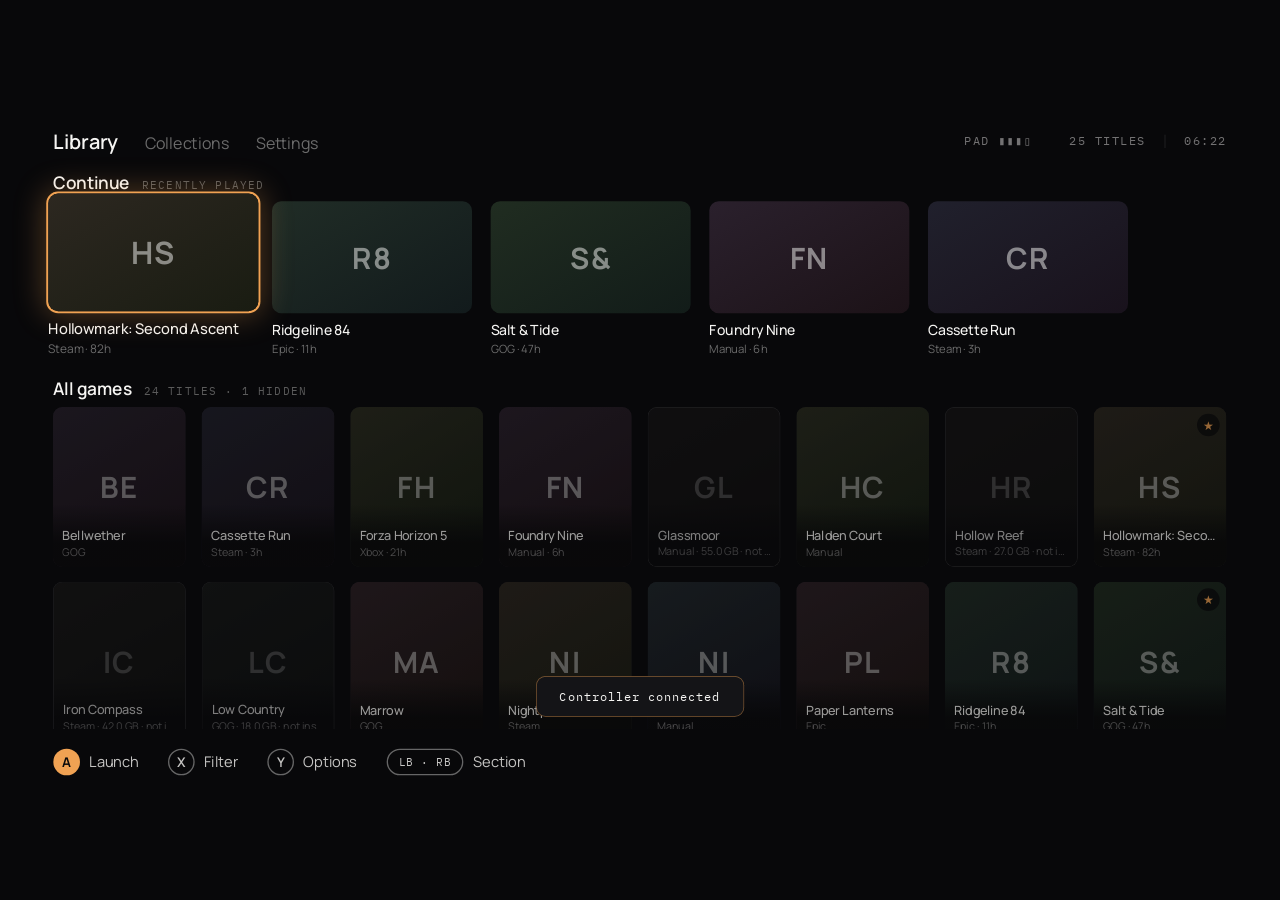
==== CouchLauncher/ui/index.html @ 05065f3f "Consistent legend order, block A on empty space, smooth right-stick scroll - Legends are always A, B" ====
<!DOCTYPE html>
<html>
<head>
<meta charset="utf-8">
<meta name="viewport" content="width=device-width, initial-scale=1">
<title>Couch Launcher</title>
<link rel="preconnect" href="https://fonts.googleapis.com">
<link rel="preconnect" href="https://fonts.gstatic.com" crossorigin>
<link href="https://fonts.googleapis.com/css2?family=Manrope:wght@300;400;500;600;700&family=IBM+Plex+Mono:wght@400;500&display=swap" rel="stylesheet">
<link rel="stylesheet" href="app.css">
</head>
<body>

<div id="backdrop">
  <div class="bd" id="bdA"></div>
  <div class="bd" id="bdB"></div>
</div>

<div id="stage">

  <!-- ============ LIBRARY ============ -->
  <div class="screen" id="screen-library">
    <header class="topbar">
      <div class="topbar-left" data-tabbar="library"></div>
      <div class="topbar-right mono">
        <span id="padBattery" class="pad-status"></span>
        <span id="scanStatus"></span>
        <span id="titleCount">0 TITLES</span>
        <span class="vsep"></span>
        <span class="clock">--:--</span>
      </div>
    </header>

    <div class="lib-body">
      <section class="lib-section" id="continueSection">
        <div class="section-head">
          <div class="section-title">Continue</div>
          <div class="section-label mono">RECENTLY PLAYED</div>
        </div>
        <div class="continue-row" id="continueRow"></div>
      </section>

      <section class="lib-section lib-grid-section">
        <div class="section-head">
          <div class="section-title">All games</div>
          <div class="section-label mono" id="gridLabel">0 TITLES</div>
        </div>
        <div class="grid-scroll" id="gridScroll"></div>
      </section>
    </div>

    <footer class="legend">
      <div class="legend-item"><div class="btn-badge btn-a">A</div><span>Launch</span></div>
      <div class="legend-item"><div class="btn-badge">X</div><span>Filter</span></div>
      <div class="legend-item"><div class="btn-badge">Y</div><span>Options</span></div>
      <div class="legend-item"><div class="btn-pill mono">LB · RB</div><span>Section</span></div>
    </footer>
  </div>

  <!-- ============ COLLECTIONS ============ -->
  <div class="screen" id="screen-collections">
    <header class="topbar">
      <div class="topbar-left" data-tabbar="collections"></div>
      <div class="topbar-right mono">
        <span id="collCrumb"></span>
        <span class="vsep"></span>
        <span class="clock">--:--</span>
      </div>
    </header>

    <div class="coll-body">
      <div class="coll-list" id="collList"></div>
      <div class="coll-grid-wrap" id="collGridWrap">
        <div class="section-head">
          <div class="section-title" id="collGridTitle">Collection</div>
          <div class="section-label mono" id="collGridLabel"></div>
        </div>
        <div class="grid-scroll" id="collGridScroll"></div>
      </div>
    </div>

    <footer class="legend" id="legend-collections"></footer>
  </div>

  <!-- ============ DETAIL ============ -->
  <div class="screen" id="screen-detail">
    <div class="detail-art" id="detailArt"></div>
    <div class="detail-shade-x"></div>
    <div class="detail-shade-y"></div>

    <div class="detail-content">
      <div class="crumb mono"><span>LIBRARY</span><span>/</span><span class="crumb-here" id="detailCrumb">STEAM</span></div>

      <div class="detail-main">
        <div class="detail-titleblock">
          <h1><span id="detailFav" class="fav-star" style="display:none">★</span><span id="detailTitle">—</span></h1>
          <p id="detailDesc">—</p>
        </div>

        <div class="detail-stats">
          <div class="stat"><div class="stat-label mono">PLAYTIME</div><div class="stat-value" id="statPlaytime">—</div></div>
          <div class="stat"><div class="stat-label mono">LAST PLAYED</div><div class="stat-value" id="statLastPlayed">—</div></div>
          <div class="stat"><div class="stat-label mono">SESSIONS</div><div class="stat-value" id="statSessions">—</div></div>
          <div class="stat"><div class="stat-label mono">INSTALLED</div><div class="stat-value" id="statSize">—</div></div>
        </div>

        <div class="detail-actions" id="detailActions">
          <div class="pill-btn pill-primary" data-act="play">
            <div class="pill-a-badge">A</div>
            <span id="playLabel">Play</span>
          </div>
          <div class="pill-btn pill-secondary" data-act="collect">Add to Collection</div>
          <div class="pill-btn pill-secondary" data-act="manage">Manage</div>
        </div>
      </div>

      <footer class="legend">
        <div class="legend-item"><div class="btn-badge btn-a">A</div><span>Select</span></div>
        <div class="legend-item"><div class="btn-badge">B</div><span>Back</span></div>
        <div class="legend-item"><div class="btn-badge">X</div><span id="favLegend">Favorite</span></div>
      </footer>
    </div>
  </div>

  <!-- ============ SETTINGS ============ -->
  <div class="screen" id="screen-settings">
    <header class="topbar">
      <div class="topbar-left" data-tabbar="settings"></div>
      <div class="topbar-right mono">
        <span class="clock">--:--</span>
      </div>
    </header>

    <div class="settings-scroll" id="settingsScroll"></div>

    <footer class="legend">
      <div class="legend-item"><div class="btn-badge btn-a">A</div><span>Select</span></div>
      <div class="legend-item"><div class="btn-badge">B</div><span>Back</span></div>
      <div class="legend-item"><div class="dpad-badge mono">◂ ▸</div><span>Adjust</span></div>
      <div class="legend-item"><div class="btn-pill mono">LB · RB</div><span>Section</span></div>
    </footer>
  </div>

  <!-- ============ FILTER & SORT ============ -->
  <div class="overlay" id="overlay-filter">
    <div class="quick-card filter-card">
      <div class="quick-title mono" id="filterTitle">FILTER &amp; SORT</div>
      <div class="ov-scroll" id="filterList"></div>
      <div class="ov-foot" id="filterFoot"></div>
    </div>
  </div>

  <!-- ============ GAME CONTEXT MENU ============ -->
  <div class="overlay" id="overlay-gamemenu">
    <div class="quick-card menu-card">
      <div class="quick-title mono" id="gameMenuTitle">GAME</div>
      <div class="ov-scroll" id="gameMenuList"></div>
      <div class="ov-foot" id="gameMenuFoot"></div>
    </div>
  </div>

  <!-- ============ ADD TO COLLECTION ============ -->
  <div class="overlay" id="overlay-collect">
    <div class="quick-card menu-card">
      <div class="quick-title mono">ADD TO COLLECTION</div>
      <div class="ov-scroll" id="collectList"></div>
      <div class="ov-foot" id="collectFoot"></div>
    </div>
  </div>

  <!-- ============ MANAGE ============ -->
  <div class="overlay" id="overlay-manage">
    <div class="quick-card menu-card">
      <div class="quick-title mono">MANAGE</div>
      <div class="ov-scroll" id="manageList"></div>
      <div class="ov-foot" id="manageFoot"></div>
    </div>
  </div>

  <!-- ============ CONFIRM ============ -->
  <div class="overlay" id="overlay-confirm">
    <div class="quick-card menu-card">
      <div class="quick-title mono" id="confirmTitle">ARE YOU SURE?</div>
      <div class="ov-scroll" id="confirmList"></div>
      <div class="ov-foot" id="confirmFoot"></div>
    </div>
  </div>

  <!-- ============ TEXT INPUT ============ -->
  <div class="overlay" id="overlay-input">
    <div class="quick-card">
      <div class="quick-title mono" id="inputTitle">NAME</div>
      <input id="inputField" class="text-input" type="text" autocomplete="off" spellcheck="false">
      <div class="wol-foot mono input-hint">ENTER CONFIRM · ESC CANCEL</div>
    </div>
  </div>

  <!-- ============ LOCK SCREEN / WAKE GUIDE ============ -->
  <div class="overlay" id="overlay-wol">
    <div class="wol-card">
      <div class="quick-title mono">COUCH SETUP GUIDE</div>
      <div class="wol-body" id="wolBody"></div>
      <div class="wol-foot"><div class="btn-badge">B</div><span>Close</span></div>
    </div>
  </div>

  <div id="toast" class="mono"></div>
</div>

<script src="app.js"></script>
</body>
</html>
---- CouchLauncher/ui/app.css ----
/* Couch Launcher — visual language from the imported design (Couch Launcher.dc.html)
   Base #08080A · Surface #141417 · Card #101012 · Text #F6F5F3 · Accent #F0A253
   Manrope + IBM Plex Mono. Focus: 180ms cubic-bezier(0.2,0.9,0.2,1), scale 1.05,
   3px accent ring + 44px glow. Backdrop: focused art, blur 64px @ 22%, 240ms crossfade. */

* { box-sizing: border-box; user-select: none; -webkit-user-drag: none; }

html, body {
  margin: 0; padding: 0; width: 100%; height: 100%;
  background: #08080A; color: #F6F5F3; overflow: hidden;
  font-family: Manrope, "Segoe UI", system-ui, sans-serif;
  cursor: default;
}

.mono { font-family: "IBM Plex Mono", Consolas, monospace; }

@keyframes focusPulse {
  0%, 100% { box-shadow: 0 0 0 3px rgba(240,162,83,0.95), 0 0 44px 6px rgba(240,162,83,0.28); }
  50% { box-shadow: 0 0 0 3px rgba(240,162,83,0.75), 0 0 64px 12px rgba(240,162,83,0.40); }
}

/* ---- fixed 1920x1080 stage, scaled to the window ---- */
#stage {
  position: absolute; left: 50%; top: 50%;
  width: 1920px; height: 1080px;
  transform-origin: center center;
}

/* ---- backdrop (focused title art, blurred) ---- */
#backdrop { position: fixed; inset: 0; overflow: hidden; background: #08080A; }
.bd {
  position: absolute; inset: -80px;
  background-size: cover; background-position: center;
  filter: blur(64px); opacity: 0;
  transition: opacity 240ms linear;
}
.bd.visible { opacity: 0.22; }
.bd.detail-mode { filter: none; inset: 0; }
.bd.detail-mode.visible { opacity: 1; }

/* ---- screens ---- */
.screen { position: absolute; inset: 0; display: none; flex-direction: column; }
.screen.active { display: flex; }

/* ---- top bar ---- */
.topbar {
  display: flex; align-items: center; justify-content: space-between;
  padding: 56px 80px 0; flex: 0 0 auto;
}
.topbar-left { display: flex; align-items: baseline; gap: 40px; }
.tab { font-size: 24px; color: rgba(246,245,243,0.42); transition: color 180ms linear, font-size 180ms linear; }
.tab.tab-active { font-size: 30px; font-weight: 600; letter-spacing: -0.01em; color: #F6F5F3; }
.tab.focused { color: #F0A253; }
.topbar-right {
  display: flex; align-items: center; gap: 28px;
  font-size: 18px; letter-spacing: 0.1em; color: rgba(246,245,243,0.45);
}
.vsep { width: 1px; height: 20px; background: rgba(255,255,255,0.15); }
.pad-status.on { color: #F0A253; }
#scanStatus { color: #F0A253; }

/* ---- library body ---- */
.lib-body {
  flex: 1; min-height: 0; display: flex; flex-direction: column;
  gap: 30px; padding: 24px 80px 0; overflow: hidden;
}
.lib-section { display: flex; flex-direction: column; gap: 16px; flex: 0 0 auto; }
.lib-grid-section { flex: 1 1 auto; min-height: 0; }
.section-head { display: flex; align-items: baseline; gap: 18px; height: 30px; }
.section-title { font-size: 26px; font-weight: 600; letter-spacing: -0.01em; }
.section-label { font-size: 16px; letter-spacing: 0.14em; color: rgba(246,245,243,0.35); }

/* Continue row — padding + negative margin give the focus pop room to grow without clipping */
.continue-row { display: flex; gap: 28px; overflow: visible; padding: 16px 12px 0; margin: -16px -12px 0; }
.cont-item {
  position: relative;
  display: flex; flex-direction: column; gap: 10px; flex: 0 0 auto;
  transform-origin: center bottom;
  transition: transform 180ms cubic-bezier(0.2,0.9,0.2,1);
}
.cont-item.focused { transform: scale(1.05); z-index: 3; }
.cont-art {
  position: relative; width: 300px; height: 168px; border-radius: 14px;
  overflow: hidden; background-color: #141417;
  background-size: cover; background-position: center;
  transition: opacity 200ms linear;
}
.zone-dim .cont-art { opacity: 0.55; }
.cont-meta {
  display: flex; flex-direction: column; gap: 3px; min-height: 50px;
  transition: opacity 180ms linear;
}
.zone-dim .cont-meta { opacity: 0.5; }
.cont-title { font-size: 21px; font-weight: 500; letter-spacing: -0.01em; white-space: nowrap; overflow: hidden; text-overflow: ellipsis; max-width: 300px; }
.cont-sub { font-size: 17px; color: rgba(246,245,243,0.42); }

/* focus ring + glow — box-shadow on the element so the glow is never clipped */
.cont-item.focused .cont-art {
  box-shadow: 0 0 0 3px #F0A253, 0 0 44px 6px rgba(240,162,83,0.30);
}

/* All-games grid */
.grid-scroll {
  flex: 1; min-height: 0; overflow-y: auto; overflow-x: hidden;
  display: flex; flex-direction: column; gap: 22px;
  padding: 18px 12px 28px; margin: -18px -12px 0;
  scrollbar-width: none;
}
.grid-scroll::-webkit-scrollbar { display: none; }
.grid-row { display: flex; gap: 24px; flex: 0 0 auto; }
.grid-item {
  position: relative; width: 199px; height: 240px; border-radius: 14px;
  overflow: hidden; flex: 0 0 auto; background-color: #141417;
  transform-origin: center bottom;
  transition: transform 180ms cubic-bezier(0.2,0.9,0.2,1), opacity 200ms linear;
}
.grid-item.focused {
  transform: scale(1.05); z-index: 3;
  box-shadow: 0 0 0 3px #F0A253, 0 0 44px 6px rgba(240,162,83,0.30);
}
.zone-dim .grid-item { opacity: 0.62; }
.zone-dim .grid-item.uninstalled { opacity: 0.5; }
.grid-art { position: absolute; inset: 0; background-size: cover; background-position: center; }
.grid-item.uninstalled .grid-art { filter: grayscale(0.7) brightness(0.62); }
.grid-item.uninstalled { border: 1px solid rgba(246,245,243,0.16); }
.grid-label {
  position: absolute; left: 0; right: 0; bottom: 0;
  padding: 34px 14px 12px;
  background: linear-gradient(180deg, rgba(8,8,10,0) 0%, rgba(8,8,10,0.9) 62%);
}
.grid-title { font-size: 19px; font-weight: 500; letter-spacing: -0.01em; white-space: nowrap; overflow: hidden; text-overflow: ellipsis; }
.grid-meta { font-size: 16px; color: rgba(246,245,243,0.45); white-space: nowrap; overflow: hidden; text-overflow: ellipsis; }

/* cover placeholder (no art available) */
.ph { display: flex; align-items: center; justify-content: center; }
.ph span {
  font-size: 44px; font-weight: 700; letter-spacing: 0.04em;
  color: rgba(246,245,243,0.5);
}
.cont-art .ph span { font-size: 36px; }

/* ---- legend ---- */
.legend {
  display: flex; align-items: center; gap: 44px;
  padding: 30px 80px 52px; flex: 0 0 auto;
}
.legend-item { display: flex; align-items: center; gap: 14px; }
.legend-item > span { font-size: 22px; color: rgba(246,245,243,0.8); }
.btn-badge {
  width: 40px; height: 40px; border-radius: 50%;
  border: 2px solid rgba(246,245,243,0.4);
  display: flex; align-items: center; justify-content: center;
  font-size: 20px; font-weight: 600; color: rgba(246,245,243,0.8);
}
.btn-badge.btn-a { background: #F0A253; border: none; color: #0B0B0C; font-weight: 700; }
.btn-pill, .dpad-badge {
  height: 40px; padding: 0 16px; border-radius: 20px;
  border: 2px solid rgba(246,245,243,0.4);
  display: flex; align-items: center;
  font-size: 16px; letter-spacing: 0.08em; color: rgba(246,245,243,0.8);
}

/* ---- detail screen ---- */
#screen-detail { background: #08080A; }
.detail-art {
  position: absolute; inset: 0;
  background-size: cover; background-position: center; background-color: #141417;
}
.detail-shade-x { position: absolute; inset: 0; background: linear-gradient(90deg, #08080A 26%, rgba(8,8,10,0.72) 58%, rgba(8,8,10,0.25) 100%); }
.detail-shade-y { position: absolute; inset: 0; background: linear-gradient(0deg, rgba(8,8,10,0.85) 0%, rgba(8,8,10,0) 40%); }
.detail-content {
  position: absolute; inset: 0; display: flex; flex-direction: column;
  justify-content: space-between; padding: 72px 80px 52px;
}
.detail-content .legend { padding: 30px 0 0; }
.crumb { display: flex; align-items: center; gap: 16px; font-size: 18px; letter-spacing: 0.14em; color: rgba(246,245,243,0.45); }
.crumb-here { color: rgba(246,245,243,0.8); }
.detail-main { display: flex; flex-direction: column; gap: 44px; align-items: flex-start; }
.detail-titleblock { display: flex; flex-direction: column; gap: 22px; max-width: 920px; }
.detail-titleblock h1 {
  margin: 0; font-size: 88px; font-weight: 600;
  letter-spacing: -0.035em; line-height: 1.02;
}
.detail-titleblock p {
  margin: 0; font-size: 26px; line-height: 1.6;
  color: rgba(246,245,243,0.62); text-wrap: pretty; max-width: 760px;
}
.detail-stats { display: flex; gap: 64px; }
.stat { display: flex; flex-direction: column; gap: 8px; }
.stat-label { font-size: 16px; letter-spacing: 0.14em; color: rgba(246,245,243,0.4); }
.stat-value { font-size: 34px; font-weight: 500; }

.detail-actions { display: flex; align-items: center; gap: 24px; }
.pill-btn {
  display: flex; align-items: center; height: 92px; border-radius: 46px;
  flex: 0 0 auto; white-space: nowrap;
  transition: box-shadow 180ms linear, border-color 180ms linear;
}
.pill-primary {
  gap: 18px; padding: 0 52px; background: #F0A253; color: #0B0B0C;
}
.pill-primary span { font-size: 32px; font-weight: 600; letter-spacing: -0.01em; }
.pill-primary.focused { animation: focusPulse 2.4s ease-in-out infinite; }
.pill-a-badge {
  width: 38px; height: 38px; border-radius: 50%;
  background: rgba(11,11,12,0.85); color: #F0A253;
  display: flex; align-items: center; justify-content: center;
  font-size: 19px; font-weight: 700; flex: 0 0 auto;
}
.pill-secondary {
  padding: 0 40px; border: 2px solid rgba(246,245,243,0.22);
  font-size: 28px; font-weight: 500; color: rgba(246,245,243,0.85);
}
.pill-secondary.focused {
  border-color: #F0A253;
  box-shadow: 0 0 0 1px #F0A253, 0 0 44px 6px rgba(240,162,83,0.30);
}

/* ---- settings ---- */
.settings-scroll {
  flex: 1; min-height: 0; overflow-y: auto;
  display: flex; flex-direction: column; gap: 18px;
  padding: 30px 80px 30px; scrollbar-width: none;
}
.settings-scroll::-webkit-scrollbar { display: none; }
.set-section {
  font-family: "IBM Plex Mono", monospace; font-size: 16px;
  letter-spacing: 0.16em; color: rgba(246,245,243,0.42);
  padding: 26px 0 2px;
}
.set-row {
  position: relative;
  display: flex; align-items: center; justify-content: space-between;
  min-height: 84px; padding: 0 36px; border-radius: 14px;
  background: #101012; border: 1px solid rgba(255,255,255,0.07);
  flex: 0 0 auto;
  transition: transform 180ms cubic-bezier(0.2,0.9,0.2,1);
}
.set-row.focused {
  transform: scale(1.012); background: #141417;
  box-shadow: 0 0 0 3px #F0A253, 0 0 44px 6px rgba(240,162,83,0.30);
}
.set-name { font-size: 24px; font-weight: 500; }
.set-hint { font-size: 17px; color: rgba(246,245,243,0.42); margin-top: 3px; }
.set-left { display: flex; flex-direction: column; padding: 16px 0; }
.set-value { display: flex; align-items: center; gap: 22px; font-size: 24px; color: rgba(246,245,243,0.85); }
.set-value .arrow { color: rgba(246,245,243,0.35); font-size: 20px; }
.set-row.focused .set-value .arrow { color: #F0A253; }
.set-toggle-on { color: #F0A253; font-weight: 600; }
.set-toggle-off { color: rgba(246,245,243,0.45); }
.slider { display: flex; align-items: center; gap: 20px; }
.slider-track { position: relative; width: 340px; height: 6px; border-radius: 3px; background: rgba(255,255,255,0.14); }
.slider-fill { position: absolute; left: 0; top: 0; bottom: 0; border-radius: 3px; background: #F0A253; }
.slider-val { font-family: "IBM Plex Mono", monospace; font-size: 18px; width: 84px; text-align: right; color: rgba(246,245,243,0.75); }
.set-action-label { font-size: 24px; font-weight: 500; color: #F0A253; }

/* ---- overlays ---- */
/* z-index sits above focused tiles (which lift to 3 so their glow isn't clipped) */
.overlay {
  position: absolute; inset: 0; display: none;
  align-items: center; justify-content: center;
  background: rgba(8,8,10,0.82);
  z-index: 100;
}
.overlay.active { display: flex; }
.quick-card {
  width: 560px; background: #101012;
  border: 1px solid rgba(255,255,255,0.09); border-radius: 20px;
  padding: 40px; display: flex; flex-direction: column; gap: 26px;
}
.quick-title { font-size: 15px; letter-spacing: 0.16em; color: rgba(246,245,243,0.42); }
.quick-item {
  position: relative; display: flex; align-items: center; justify-content: space-between;
  height: 76px; padding: 0 26px; border-radius: 14px;
  font-size: 25px; font-weight: 500; color: rgba(246,245,243,0.85);
  transition: transform 180ms cubic-bezier(0.2,0.9,0.2,1);
}
.quick-item.focused { background: #141417; transform: scale(1.02); }
.quick-item .quick-sub { font-size: 17px; color: rgba(246,245,243,0.4); font-weight: 400; }
.quick-item.danger { color: #E97A6C; }
#quickList, #manageList { display: flex; flex-direction: column; gap: 10px; }

.wol-card {
  width: 1080px; max-height: 880px; background: #101012;
  border: 1px solid rgba(255,255,255,0.09); border-radius: 20px;
  padding: 48px; display: flex; flex-direction: column; gap: 28px;
}
.wol-body { overflow-y: auto; display: flex; flex-direction: column; gap: 26px; scrollbar-width: none; }
.wol-body::-webkit-scrollbar { display: none; }
.wol-step { display: flex; gap: 24px; }
.wol-num {
  font-family: "IBM Plex Mono", monospace; font-size: 17px; color: #F0A253;
  flex: 0 0 44px; padding-top: 4px;
}
.wol-step-body { display: flex; flex-direction: column; gap: 8px; }
.wol-step-title { font-size: 24px; font-weight: 600; }
.wol-step-text { font-size: 20px; line-height: 1.55; color: rgba(246,245,243,0.62); }
.wol-step-text b { color: rgba(246,245,243,0.9); font-weight: 600; }
.wol-foot { display: flex; align-items: center; gap: 14px; font-size: 20px; color: rgba(246,245,243,0.7); }

/* ---- toast ---- */
#toast {
  position: absolute; left: 50%; bottom: 140px; transform: translateX(-50%) translateY(20px);
  z-index: 200;
  padding: 18px 34px; border-radius: 14px;
  background: #141417; border: 1px solid rgba(240,162,83,0.5);
  font-size: 18px; letter-spacing: 0.06em; color: #F6F5F3;
  opacity: 0; pointer-events: none;
  transition: opacity 240ms linear, transform 240ms cubic-bezier(0.2,0.9,0.2,1);
}
#toast.show { opacity: 1; transform: translateX(-50%) translateY(0); }

/* ---- collections ---- */
.coll-body {
  flex: 1; min-height: 0; display: flex; flex-direction: column;
  padding: 30px 80px 0; overflow: hidden;
}
.coll-list {
  flex: 1; min-height: 0; overflow-y: auto;
  display: flex; flex-direction: column; gap: 18px;
  padding: 12px 12px 30px; margin: -12px -12px 0;
  scrollbar-width: none;
}
.coll-list::-webkit-scrollbar { display: none; }
.coll-card {
  position: relative;
  display: flex; align-items: center; justify-content: space-between;
  min-height: 132px; padding: 0 40px; border-radius: 20px;
  background: #101012; border: 1px solid rgba(255,255,255,0.07);
  flex: 0 0 auto;
  transition: transform 180ms cubic-bezier(0.2,0.9,0.2,1), background 180ms linear;
}
.coll-card.focused {
  transform: scale(1.012); background: #141417; z-index: 2;
  box-shadow: 0 0 0 3px #F0A253, 0 0 44px 6px rgba(240,162,83,0.30);
}
.coll-info { display: flex; flex-direction: column; gap: 6px; }
.coll-name { font-size: 28px; font-weight: 600; letter-spacing: -0.01em; }
.coll-name .fav-star { margin-right: 12px; }
.coll-meta { font-size: 17px; color: rgba(246,245,243,0.42); font-family: "IBM Plex Mono", monospace; letter-spacing: 0.1em; }
.coll-thumbs { display: flex; gap: 10px; }
.coll-thumb {
  width: 58px; height: 74px; border-radius: 8px; overflow: hidden;
  background-color: #1A1A1E; background-size: cover; background-position: center;
  display: flex; align-items: center; justify-content: center;
}
.coll-thumb span { font-size: 16px; font-weight: 700; color: rgba(246,245,243,0.4); }
.coll-grid-wrap { flex: 1; min-height: 0; display: none; flex-direction: column; gap: 16px; }
.coll-grid-wrap.active { display: flex; }
.coll-list.hidden { display: none; }

/* ---- favorite star ---- */
.fav-star { color: #F0A253; }
.tile-fav {
  position: absolute; top: 10px; right: 10px;
  width: 34px; height: 34px; border-radius: 50%;
  background: rgba(8,8,10,0.72);
  display: flex; align-items: center; justify-content: center;
  font-size: 18px; color: #F0A253;
}
.detail-titleblock h1 .fav-star { font-size: 60px; vertical-align: middle; margin-right: 18px; }

/* ---- filter & sort overlay ---- */
.filter-card { width: 760px; }
.ov-row {
  position: relative; display: flex; align-items: center; justify-content: space-between;
  min-height: 74px; padding: 0 26px; border-radius: 14px;
  font-size: 24px; font-weight: 500; color: rgba(246,245,243,0.85);
  transition: transform 180ms cubic-bezier(0.2,0.9,0.2,1), background 180ms linear;
}
.ov-row.focused {
  background: #141417; transform: scale(1.015); z-index: 2;
  box-shadow: 0 0 0 3px #F0A253, 0 0 44px 6px rgba(240,162,83,0.30);
}
.ov-row .ov-value { display: flex; align-items: center; gap: 18px; font-size: 22px; color: rgba(246,245,243,0.8); }
.ov-row .arrow { color: rgba(246,245,243,0.35); font-size: 19px; }
.ov-row.focused .arrow { color: #F0A253; }
.ov-row .ov-action { color: #F0A253; font-weight: 600; }
#filterList, #collectList, #confirmList { display: flex; flex-direction: column; gap: 10px; }
.ov-check { color: #F0A253; font-size: 24px; width: 32px; text-align: center; }
.ov-check.off { color: rgba(246,245,243,0.25); }

/* ---- text input overlay ---- */
.text-input {
  height: 84px; border-radius: 14px; padding: 0 28px;
  background: #08080A; border: 2px solid rgba(246,245,243,0.22);
  color: #F6F5F3; font-size: 28px; font-family: Manrope, system-ui, sans-serif;
  outline: none;
}
.text-input:focus { border-color: #F0A253; box-shadow: 0 0 0 1px #F0A253, 0 0 44px 6px rgba(240,162,83,0.2); }
.input-hint { font-size: 15px; letter-spacing: 0.1em; color: rgba(246,245,243,0.4); }

/* ---- pad mode: the pointer gets out of the way while the D-pad drives ---- */
body.pad-mode, body.pad-mode * { cursor: none !important; }

/* ---- dropdown menus (filter / sort / game context) ---- */
.ov-cat {
  font-family: "IBM Plex Mono", monospace; font-size: 14px;
  letter-spacing: 0.18em; color: rgba(246,245,243,0.38);
  padding: 22px 26px 6px;
}
.ov-cat:first-child { padding-top: 4px; }
.ov-scroll {
  display: flex; flex-direction: column; gap: 6px;
  max-height: 620px; overflow-y: auto;
  padding: 10px 10px; margin: -10px -10px;
  scrollbar-width: none;
}
.ov-scroll::-webkit-scrollbar { display: none; }
.ov-foot {
  display: flex; align-items: center; gap: 32px;
  margin-top: 10px; padding-top: 26px;
  border-top: 1px solid rgba(255,255,255,0.07);
}
.ov-foot .legend-item > span { font-size: 19px; }
.ov-foot .btn-badge { width: 34px; height: 34px; font-size: 17px; }
.ov-sub { font-size: 17px; color: rgba(246,245,243,0.4); font-weight: 400; }
.ov-row.danger { color: #E97A6C; }

/* Menu icons: muted by default, accent on focus — the ring stays the primary focus signal */
.ov-label { display: flex; align-items: center; gap: 18px; min-width: 0; }
.ov-label > span { overflow: hidden; text-overflow: ellipsis; }
.ov-icon {
  flex: 0 0 auto; width: 25px; height: 25px;
  color: rgba(246,245,243,0.45);
  transition: color 180ms linear;
}
.ov-row.focused .ov-icon { color: #F0A253; }
.ov-row.danger .ov-icon { color: #E97A6C; }
.ov-summary { font-size: 20px; color: rgba(246,245,243,0.5); }
.menu-card { width: 640px; }

/* ---- "add game" tile in the library grid ---- */
.grid-item.add-tile {
  background: transparent;
  border: 2px dashed rgba(246,245,243,0.22);
  display: flex; flex-direction: column; align-items: center; justify-content: center; gap: 14px;
}
.grid-item.add-tile .add-plus {
  font-size: 58px; font-weight: 300; line-height: 1;
  color: rgba(246,245,243,0.5);
}
.grid-item.add-tile .add-label {
  font-size: 19px; font-weight: 500; color: rgba(246,245,243,0.6);
}
.grid-item.add-tile.focused { border-color: #F0A253; }
.grid-item.add-tile.focused .add-plus,
.grid-item.add-tile.focused .add-label { color: #F0A253; }

/* ---- empty state ---- */
.empty-note {
  font-size: 24px; color: rgba(246,245,243,0.5); line-height: 1.6;
  padding: 30px 0;
}
.empty-note b { color: #F0A253; font-weight: 600; }
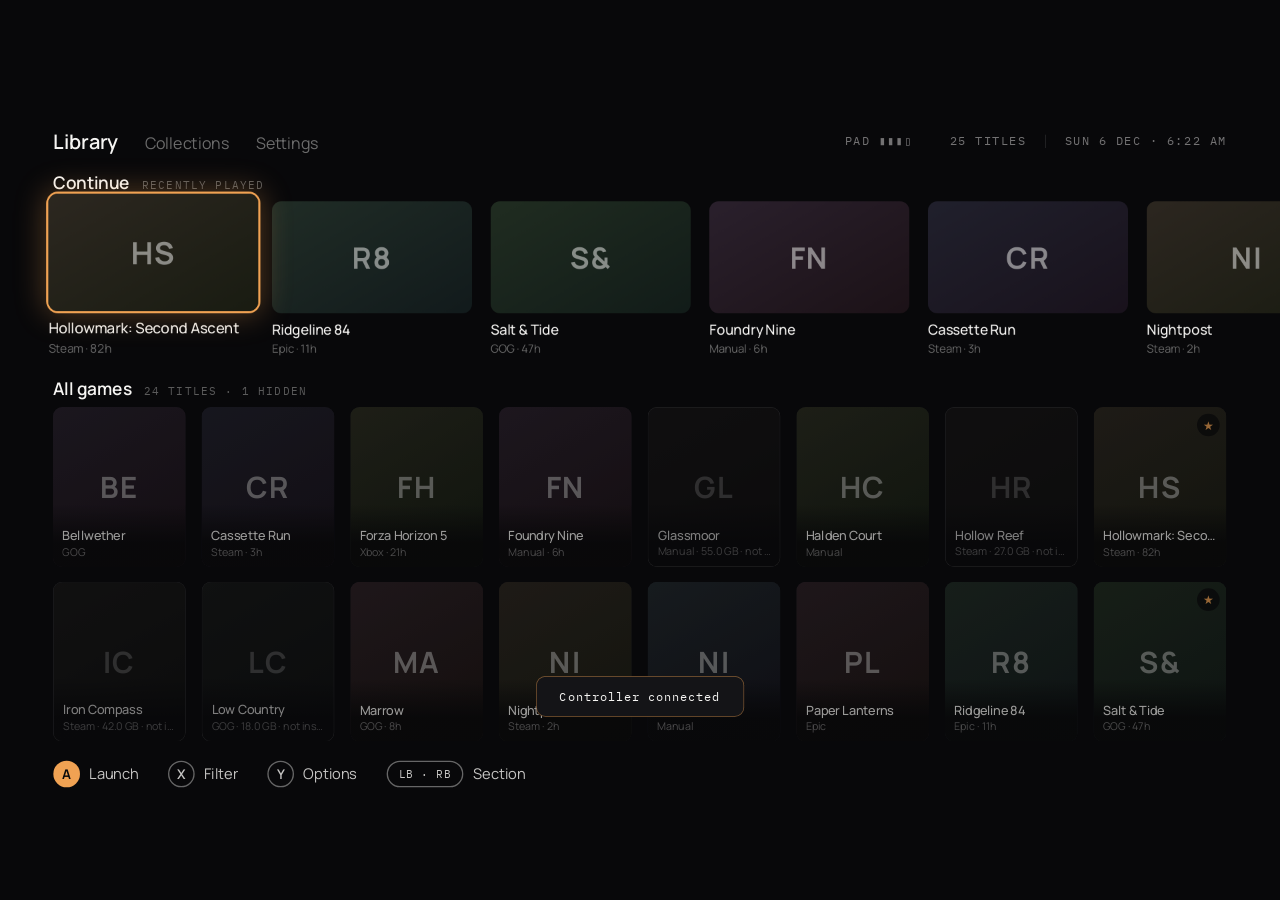
==== commit a76022b5: "Carousel horizontal scroll, configurable minimize combo, fuller clock - Right stick scrolls the Cont" ====
--- a/CouchLauncher/ui/index.html
+++ b/CouchLauncher/ui/index.html
@@ -27,7 +27,7 @@
         <span id="scanStatus"></span>
         <span id="titleCount">0 TITLES</span>
         <span class="vsep"></span>
-        <span class="clock">--:--</span>
+        <span class="clock">—</span>
       </div>
     </header>
 
@@ -64,7 +64,7 @@
       <div class="topbar-right mono">
         <span id="collCrumb"></span>
         <span class="vsep"></span>
-        <span class="clock">--:--</span>
+        <span class="clock">—</span>
       </div>
     </header>
 
@@ -127,7 +127,7 @@
     <header class="topbar">
       <div class="topbar-left" data-tabbar="settings"></div>
       <div class="topbar-right mono">
-        <span class="clock">--:--</span>
+        <span class="clock">—</span>
       </div>
     </header>
 
--- a/CouchLauncher/ui/app.css
+++ b/CouchLauncher/ui/app.css
@@ -70,8 +70,15 @@
 .section-title { font-size: 26px; font-weight: 600; letter-spacing: -0.01em; }
 .section-label { font-size: 16px; letter-spacing: 0.14em; color: rgba(246,245,243,0.35); }
 
-/* Continue row — padding + negative margin give the focus pop room to grow without clipping */
-.continue-row { display: flex; gap: 28px; overflow: visible; padding: 16px 12px 0; margin: -16px -12px 0; }
+/* Continue carousel — the track is translated rather than scrolled with overflow-x, because
+   any non-visible overflow on one axis forces the other to clip too, which would cut off the
+   focus scale and glow. Off-track tiles simply fall outside the stage. */
+.continue-row { overflow: visible; padding: 16px 12px 0; margin: -16px -12px 0; }
+.continue-track {
+  display: flex; gap: 28px;
+  transition: transform 260ms cubic-bezier(0.2, 0.9, 0.2, 1);
+  will-change: transform;
+}
 .cont-item {
   position: relative;
   display: flex; flex-direction: column; gap: 10px; flex: 0 0 auto;
@@ -142,7 +149,7 @@
 /* ---- legend ---- */
 .legend {
   display: flex; align-items: center; gap: 44px;
-  padding: 30px 80px 52px; flex: 0 0 auto;
+  padding: 30px 80px 34px; flex: 0 0 auto;
 }
 .legend-item { display: flex; align-items: center; gap: 14px; }
 .legend-item > span { font-size: 22px; color: rgba(246,245,243,0.8); }
@@ -170,7 +177,7 @@
 .detail-shade-y { position: absolute; inset: 0; background: linear-gradient(0deg, rgba(8,8,10,0.85) 0%, rgba(8,8,10,0) 40%); }
 .detail-content {
   position: absolute; inset: 0; display: flex; flex-direction: column;
-  justify-content: space-between; padding: 72px 80px 52px;
+  justify-content: space-between; padding: 72px 80px 34px;
 }
 .detail-content .legend { padding: 30px 0 0; }
 .crumb { display: flex; align-items: center; gap: 16px; font-size: 18px; letter-spacing: 0.14em; color: rgba(246,245,243,0.45); }
@@ -266,7 +273,7 @@
 .quick-card {
   width: 560px; background: #101012;
   border: 1px solid rgba(255,255,255,0.09); border-radius: 20px;
-  padding: 40px; display: flex; flex-direction: column; gap: 26px;
+  padding: 40px 40px 28px; display: flex; flex-direction: column; gap: 26px;
 }
 .quick-title { font-size: 15px; letter-spacing: 0.16em; color: rgba(246,245,243,0.42); }
 .quick-item {
@@ -283,7 +290,7 @@
 .wol-card {
   width: 1080px; max-height: 880px; background: #101012;
   border: 1px solid rgba(255,255,255,0.09); border-radius: 20px;
-  padding: 48px; display: flex; flex-direction: column; gap: 28px;
+  padding: 48px 48px 32px; display: flex; flex-direction: column; gap: 28px;
 }
 .wol-body { overflow-y: auto; display: flex; flex-direction: column; gap: 26px; scrollbar-width: none; }
 .wol-body::-webkit-scrollbar { display: none; }
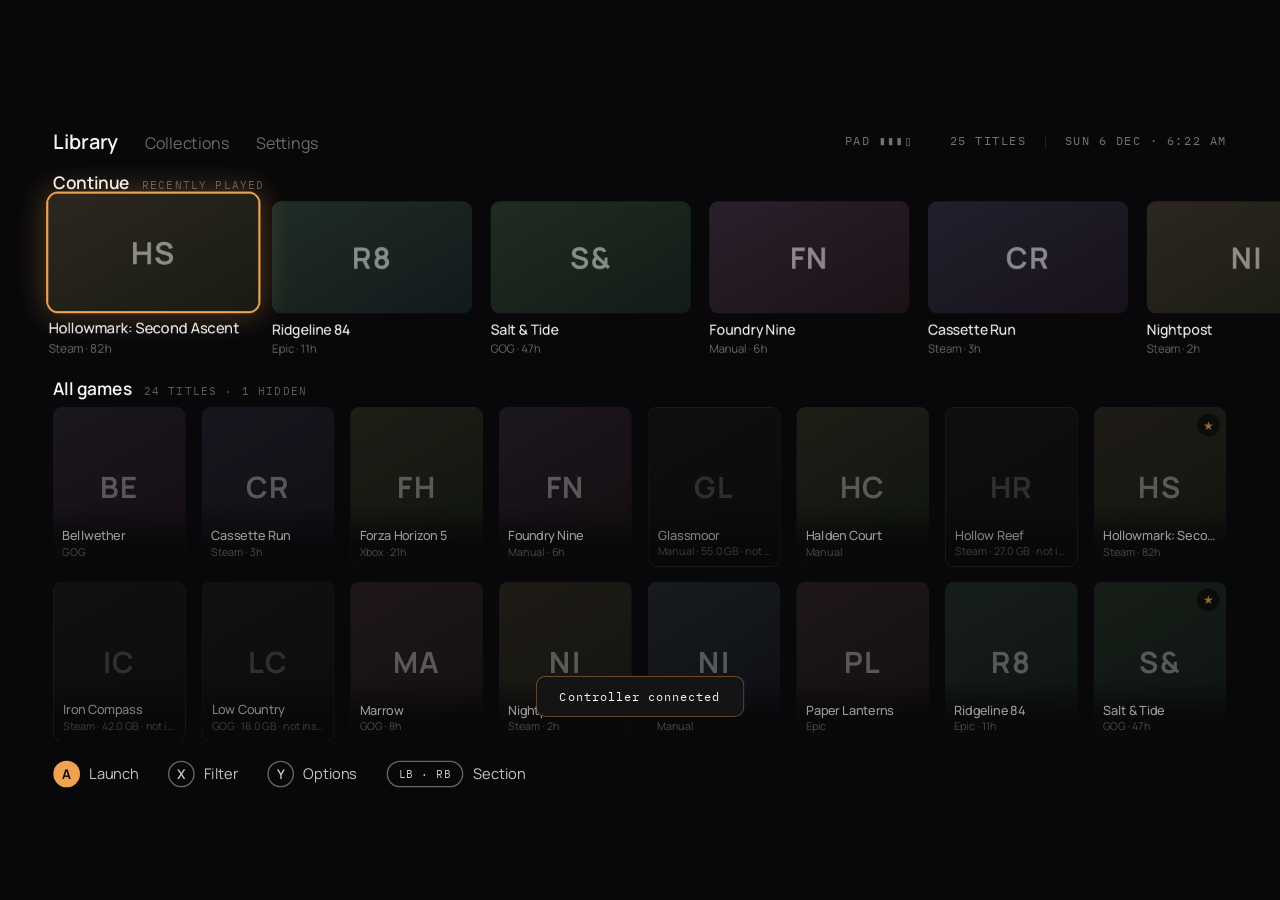
==== commit e36ea4d0: "Trim the radial to what works, add Suspend, unstick the pad - The radial loses "Minimize", "Move to " ====
--- a/CouchLauncher/ui/index.html
+++ b/CouchLauncher/ui/index.html
@@ -32,6 +32,21 @@
     </header>
 
     <div class="lib-body">
+      <section class="lib-section playing-section" id="playingSection" style="display:none">
+        <div class="section-head">
+          <div class="section-title">Playing</div>
+          <div class="section-label mono">RUNNING NOW</div>
+        </div>
+        <div class="playing-card" id="playingCard">
+          <div class="playing-art" id="playingArt"></div>
+          <div class="playing-info">
+            <div class="playing-name" id="playingName">—</div>
+            <div class="playing-meta mono" id="playingMeta"></div>
+            <div class="playing-hint"><span class="btn-badge btn-a">A</span><span>Resume</span><span class="btn-badge">Y</span><span>Options</span></div>
+          </div>
+        </div>
+      </section>
+
       <section class="lib-section" id="continueSection">
         <div class="section-head">
           <div class="section-title">Continue</div>
@@ -186,6 +201,37 @@
     </div>
   </div>
 
+  <!-- ============ RADIAL WINDOWS MENU ============ -->
+  <div class="overlay" id="overlay-radial">
+    <div class="radial-wrap">
+      <div class="radial-title mono">WINDOWS MENU</div>
+      <div class="radial" id="radialRing"></div>
+      <div class="radial-center">
+        <div class="radial-sel" id="radialSelName">—</div>
+        <div class="radial-target mono" id="radialTarget"></div>
+      </div>
+      <div class="ov-foot radial-foot" id="radialFoot"></div>
+    </div>
+  </div>
+
+  <!-- ============ RADIAL SUBMENU ============ -->
+  <div class="overlay" id="overlay-radialsub">
+    <div class="quick-card menu-card">
+      <div class="quick-title mono" id="radialSubTitle">MENU</div>
+      <div class="ov-scroll" id="radialSubList"></div>
+      <div class="ov-foot" id="radialSubFoot"></div>
+    </div>
+  </div>
+
+  <!-- ============ IN-GAME MENU ============ -->
+  <div class="overlay" id="overlay-ingame">
+    <div class="quick-card menu-card">
+      <div class="quick-title mono" id="ingameTitle">PLAYING</div>
+      <div class="ov-scroll" id="ingameList"></div>
+      <div class="ov-foot" id="ingameFoot"></div>
+    </div>
+  </div>
+
   <!-- ============ TEXT INPUT ============ -->
   <div class="overlay" id="overlay-input">
     <div class="quick-card">
@@ -208,5 +254,6 @@
 </div>
 
 <script src="app.js"></script>
+<script src="radial.js"></script>
 </body>
 </html>
--- a/CouchLauncher/ui/app.css
+++ b/CouchLauncher/ui/app.css
@@ -237,7 +237,7 @@
 }
 .set-row {
   position: relative;
-  display: flex; align-items: center; justify-content: space-between;
+  display: flex; align-items: center; justify-content: space-between; gap: 40px;
   min-height: 84px; padding: 0 36px; border-radius: 14px;
   background: #101012; border: 1px solid rgba(255,255,255,0.07);
   flex: 0 0 auto;
@@ -249,8 +249,8 @@
 }
 .set-name { font-size: 24px; font-weight: 500; }
 .set-hint { font-size: 17px; color: rgba(246,245,243,0.42); margin-top: 3px; }
-.set-left { display: flex; flex-direction: column; padding: 16px 0; }
-.set-value { display: flex; align-items: center; gap: 22px; font-size: 24px; color: rgba(246,245,243,0.85); }
+.set-left { display: flex; flex-direction: column; padding: 18px 0; min-width: 0; }
+.set-value { display: flex; align-items: center; gap: 22px; font-size: 24px; color: rgba(246,245,243,0.85); flex: 0 0 auto; }
 .set-value .arrow { color: rgba(246,245,243,0.35); font-size: 20px; }
 .set-row.focused .set-value .arrow { color: #F0A253; }
 .set-toggle-on { color: #F0A253; font-weight: 600; }
@@ -460,3 +460,92 @@
   padding: 30px 0;
 }
 .empty-note b { color: #F0A253; font-weight: 600; }
+
+/* ---- Playing section (shown while a game is running) ---- */
+.playing-card {
+  position: relative; display: flex; align-items: center; gap: 34px;
+  height: 210px; padding: 0 34px 0 0; border-radius: 18px; overflow: hidden;
+  background: #101012; border: 1px solid rgba(255,255,255,0.07);
+  transform-origin: center left;
+  transition: transform 180ms cubic-bezier(0.2,0.9,0.2,1);
+}
+.playing-card.focused {
+  transform: scale(1.01);
+  box-shadow: 0 0 0 3px #F0A253, 0 0 44px 6px rgba(240,162,83,0.30);
+}
+.playing-art {
+  width: 374px; height: 100%; flex: 0 0 auto;
+  background-color: #141417; background-size: cover; background-position: center;
+}
+.playing-info { display: flex; flex-direction: column; gap: 10px; min-width: 0; }
+.playing-name { font-size: 40px; font-weight: 600; letter-spacing: -0.02em; }
+.playing-meta { font-size: 17px; letter-spacing: 0.14em; color: #F0A253; }
+.playing-hint { display: flex; align-items: center; gap: 12px; padding-top: 6px; }
+.playing-hint > span:not(.btn-badge) { font-size: 20px; color: rgba(246,245,243,0.7); margin-right: 14px; }
+.playing-hint .btn-badge { width: 34px; height: 34px; font-size: 17px; }
+/* ---- radial power menu ---- */
+.radial-wrap {
+  position: relative; width: 880px; height: 880px;
+  display: flex; align-items: center; justify-content: center;
+}
+.radial-title {
+  position: absolute; top: 0; left: 50%; transform: translateX(-50%);
+  font-size: 15px; letter-spacing: 0.18em; color: rgba(246,245,243,0.42);
+}
+.radial { position: absolute; inset: 0; }
+.radial-item {
+  position: absolute; width: 196px; height: 112px; margin: -56px 0 0 -98px;
+  border-radius: 16px; background: #101012;
+  border: 1px solid rgba(255,255,255,0.07);
+  display: flex; flex-direction: column; align-items: center; justify-content: center; gap: 8px;
+  transition: transform 180ms cubic-bezier(0.2,0.9,0.2,1), background 180ms linear;
+}
+.radial-item.focused {
+  background: #141417; transform: scale(1.06);
+  box-shadow: 0 0 0 3px #F0A253, 0 0 44px 6px rgba(240,162,83,0.30);
+}
+.radial-item .ov-icon { width: 34px; height: 34px; }
+.radial-item.focused .ov-icon { color: #F0A253; }
+.radial-item span { font-size: 19px; font-weight: 500; color: rgba(246,245,243,0.82); }
+.radial-item.danger .ov-icon, .radial-item.danger span { color: #E97A6C; }
+
+.radial-center {
+  position: relative; width: 300px; text-align: center;
+  display: flex; flex-direction: column; gap: 10px; pointer-events: none;
+}
+.radial-sel { font-size: 30px; font-weight: 600; letter-spacing: -0.01em; }
+.radial-target {
+  font-size: 16px; letter-spacing: 0.1em; color: rgba(246,245,243,0.42);
+  white-space: nowrap; overflow: hidden; text-overflow: ellipsis;
+}
+.radial-foot {
+  position: absolute; bottom: 0; left: 50%; transform: translateX(-50%);
+  border-top: none; padding-top: 0; margin-top: 0; white-space: nowrap;
+}
+
+/* the radial needs more contrast than a list menu, since it floats over the whole screen */
+#overlay-radial { background: rgba(8,8,10,0.90); }
+
+/* ---- overlay mode: the launcher floats over whatever is behind it ----
+   The WPF window is AllowsTransparency, so a transparent body lets the desktop or game show
+   through; only the menu and its dim wash are painted. */
+/* The root element paints too, so BOTH html and body must go transparent or the window
+   shows an opaque black rectangle instead of the desktop behind it. */
+html.overlay-mode, body.overlay-mode { background: transparent; cursor: none; }
+body.overlay-mode #backdrop { display: none; }
+body.overlay-mode .screen { display: none !important; }
+/* Translucent, not clear: a bright desktop or game frame behind the menu washed out the
+   cards enough that the spokes were hard to read. Enough shows through to say "this is
+   floating over something", nothing more. */
+body.overlay-mode #overlay-radial { background: rgba(8,8,10,0.93); }
+body.overlay-mode .overlay { background: rgba(8,8,10,0.93); }
+body.overlay-mode * { cursor: none !important; }
+
+/* Inline warning inside a settings row, so the row grows instead of spawning a second one */
+.set-warn {
+  margin-top: 12px; padding: 14px 18px;
+  border-left: 3px solid #E97A6C; border-radius: 6px;
+  background: rgba(233,122,108,0.08);
+  font-size: 17px; line-height: 1.55; color: rgba(246,245,243,0.72);
+  max-width: 1180px; white-space: normal;
+}
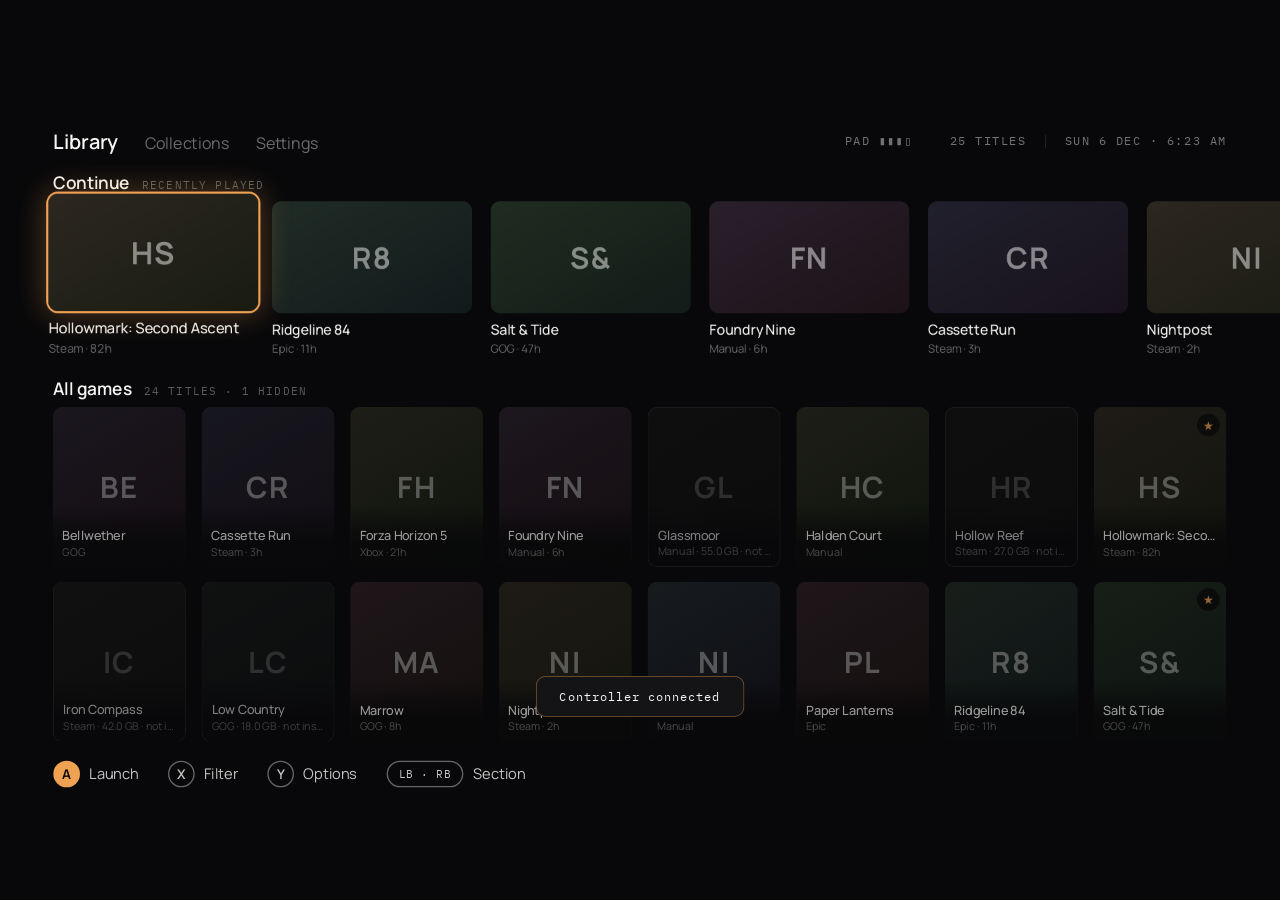
==== commit 8b6a6fcb: "Show what is behind the overlays, and rebuild the in-game menu as a bottom bar - The window has to s" ====
--- a/CouchLauncher/ui/index.html
+++ b/CouchLauncher/ui/index.html
@@ -16,6 +16,10 @@
   <div class="bd" id="bdB"></div>
 </div>
 
+<!-- Still of the desktop or the game, captured by the host just before an overlay menu opens.
+     The window is opaque, so this is what "you can see what is behind the menu" is made of. -->
+<div id="overlayShot"></div>
+
 <div id="stage">
 
   <!-- ============ LIBRARY ============ -->
@@ -208,6 +212,7 @@
       <div class="radial" id="radialRing"></div>
       <div class="radial-center">
         <div class="radial-sel" id="radialSelName">—</div>
+        <div class="radial-desc" id="radialDesc"></div>
         <div class="radial-target mono" id="radialTarget"></div>
       </div>
       <div class="ov-foot radial-foot" id="radialFoot"></div>
@@ -223,12 +228,17 @@
     </div>
   </div>
 
-  <!-- ============ IN-GAME MENU ============ -->
+  <!-- ============ IN-GAME MENU ============
+       A console-style bar along the bottom rather than a centred card, so as much of the
+       paused game as possible stays visible above it. -->
   <div class="overlay" id="overlay-ingame">
-    <div class="quick-card menu-card">
-      <div class="quick-title mono" id="ingameTitle">PLAYING</div>
-      <div class="ov-scroll" id="ingameList"></div>
-      <div class="ov-foot" id="ingameFoot"></div>
+    <div class="ingame-bar">
+      <div class="ingame-head">
+        <div class="ingame-title" id="ingameTitle">PLAYING</div>
+        <div class="ingame-desc" id="ingameDesc"></div>
+      </div>
+      <div class="ingame-row" id="ingameList"></div>
+      <div class="ov-foot ingame-foot" id="ingameFoot"></div>
     </div>
   </div>
 
--- a/CouchLauncher/ui/app.css
+++ b/CouchLauncher/ui/app.css
@@ -500,23 +500,34 @@
   display: flex; flex-direction: column; align-items: center; justify-content: center; gap: 8px;
   transition: transform 180ms cubic-bezier(0.2,0.9,0.2,1), background 180ms linear;
 }
+/* Known cosmetic artifact: against the near-black menu WebView2 rasterizes this glow with a
+   faint 1px rim at the blur's outer bound. It tracks the blur radius and survives removing the
+   scale, so it is the shadow's own raster edge, not the compositing layer -- both were tried.
+   The same glow on the grid tiles is invisible because it sits over lit artwork. Left at the
+   design's values rather than distorting the focus treatment to chase it. */
 .radial-item.focused {
   background: #141417; transform: scale(1.06);
   box-shadow: 0 0 0 3px #F0A253, 0 0 44px 6px rgba(240,162,83,0.30);
 }
+
 .radial-item .ov-icon { width: 34px; height: 34px; }
 .radial-item.focused .ov-icon { color: #F0A253; }
 .radial-item span { font-size: 19px; font-weight: 500; color: rgba(246,245,243,0.82); }
 .radial-item.danger .ov-icon, .radial-item.danger span { color: #E97A6C; }
 
 .radial-center {
-  position: relative; width: 300px; text-align: center;
+  position: relative; width: 366px; text-align: center;
   display: flex; flex-direction: column; gap: 10px; pointer-events: none;
 }
 .radial-sel { font-size: 30px; font-weight: 600; letter-spacing: -0.01em; }
+/* Fixed height so the ring never shifts as the description changes length spoke to spoke. */
+.radial-desc {
+  font-size: 18px; line-height: 1.35; color: rgba(246,245,243,0.62);
+  height: 56px; display: flex; align-items: center; justify-content: center;
+}
 .radial-target {
   font-size: 16px; letter-spacing: 0.1em; color: rgba(246,245,243,0.42);
-  white-space: nowrap; overflow: hidden; text-overflow: ellipsis;
+  height: 20px; white-space: nowrap; overflow: hidden; text-overflow: ellipsis;
 }
 .radial-foot {
   position: absolute; bottom: 0; left: 50%; transform: translateX(-50%);
@@ -526,20 +537,69 @@
 /* the radial needs more contrast than a list menu, since it floats over the whole screen */
 #overlay-radial { background: rgba(8,8,10,0.90); }
 
+/* ---- in-game menu: a console-style bar along the bottom ---- */
+#overlay-ingame { align-items: flex-end; justify-content: flex-start; }
+.ingame-bar {
+  width: 100%; padding: 0 80px 46px;
+  display: flex; flex-direction: column; gap: 22px;
+  /* Lift the bar off the paused frame without a hard edge, so the game is still readable
+     above it but the labels never sit on a bright patch of artwork. */
+  background: linear-gradient(0deg, rgba(8,8,10,0.97) 42%, rgba(8,8,10,0.72) 74%, rgba(8,8,10,0) 100%);
+  padding-top: 150px;
+}
+.ingame-head { display: flex; flex-direction: column; gap: 7px; min-height: 62px; }
+.ingame-title {
+  font-family: "IBM Plex Mono", Consolas, monospace;
+  font-size: 16px; letter-spacing: 0.18em; color: rgba(246,245,243,0.5);
+}
+.ingame-desc { font-size: 21px; color: rgba(246,245,243,0.72); }
+.ingame-row { display: flex; gap: 22px; }
+.ingame-tile {
+  width: 176px; height: 128px; border-radius: 16px;
+  background: #101012; border: 1px solid rgba(255,255,255,0.08);
+  display: flex; flex-direction: column; align-items: center; justify-content: center; gap: 12px;
+  transform-origin: center bottom;
+  transition: transform 180ms cubic-bezier(0.2,0.9,0.2,1), background 180ms linear;
+}
+.ingame-tile.focused {
+  background: #141417; transform: scale(1.06);
+  box-shadow: 0 0 0 3px #F0A253, 0 0 44px 6px rgba(240,162,83,0.30);
+}
+.ingame-tile .ov-icon { width: 34px; height: 34px; }
+.ingame-tile.focused .ov-icon { color: #F0A253; }
+.ingame-tile span { font-size: 20px; font-weight: 500; color: rgba(246,245,243,0.85); }
+.ingame-tile.danger .ov-icon, .ingame-tile.danger span { color: #E97A6C; }
+.ingame-foot { border-top: none; padding-top: 4px; margin-top: 0; }
+
 /* ---- overlay mode: the launcher floats over whatever is behind it ----
    The WPF window is AllowsTransparency, so a transparent body lets the desktop or game show
    through; only the menu and its dim wash are painted. */
-/* The root element paints too, so BOTH html and body must go transparent or the window
-   shows an opaque black rectangle instead of the desktop behind it. */
-html.overlay-mode, body.overlay-mode { background: transparent; cursor: none; }
+/* The window itself is opaque -- see the note in MainWindow: a transparent (layered) WPF window
+   costs the WebView2 every mouse and wheel message. To still show what is behind a menu, the
+   host captures the screen just before opening it and the UI paints that still here, under a
+   dim wash. Frozen rather than live, which is what a console overlay does anyway. */
+#overlayShot {
+  position: fixed; inset: 0; display: none;
+  background-size: cover; background-position: center;
+  /* A touch of blur and desaturation: enough that menu text never fights the artwork behind
+     it, not so much that you stop recognising what you were looking at. */
+  filter: blur(3px) saturate(0.85);
+  transform: scale(1.03);   /* hides the soft edges the blur leaves at the border */
+}
+body.overlay-mode #overlayShot.has-shot { display: block; }
+
+html.overlay-mode, body.overlay-mode { background: #08080A; cursor: none; }
 body.overlay-mode #backdrop { display: none; }
 body.overlay-mode .screen { display: none !important; }
-/* Translucent, not clear: a bright desktop or game frame behind the menu washed out the
-   cards enough that the spokes were hard to read. Enough shows through to say "this is
-   floating over something", nothing more. */
-body.overlay-mode #overlay-radial { background: rgba(8,8,10,0.93); }
-body.overlay-mode .overlay { background: rgba(8,8,10,0.93); }
 body.overlay-mode * { cursor: none !important; }
+
+/* Dim, not black. With a still behind them these can be see-through again -- the menu cards
+   are opaque, so the contrast complaint that pushed this to 0.93 does not apply. */
+body.overlay-mode #overlay-radial { background: rgba(8,8,10,0.74); }
+body.overlay-mode #overlay-radialsub { background: rgba(8,8,10,0.74); }
+/* Lighter still: the in-game bar has its own gradient and lives at the bottom, so the paused
+   game stays readable above it. */
+body.overlay-mode #overlay-ingame { background: rgba(8,8,10,0.34); }
 
 /* Inline warning inside a settings row, so the row grows instead of spawning a second one */
 .set-warn {
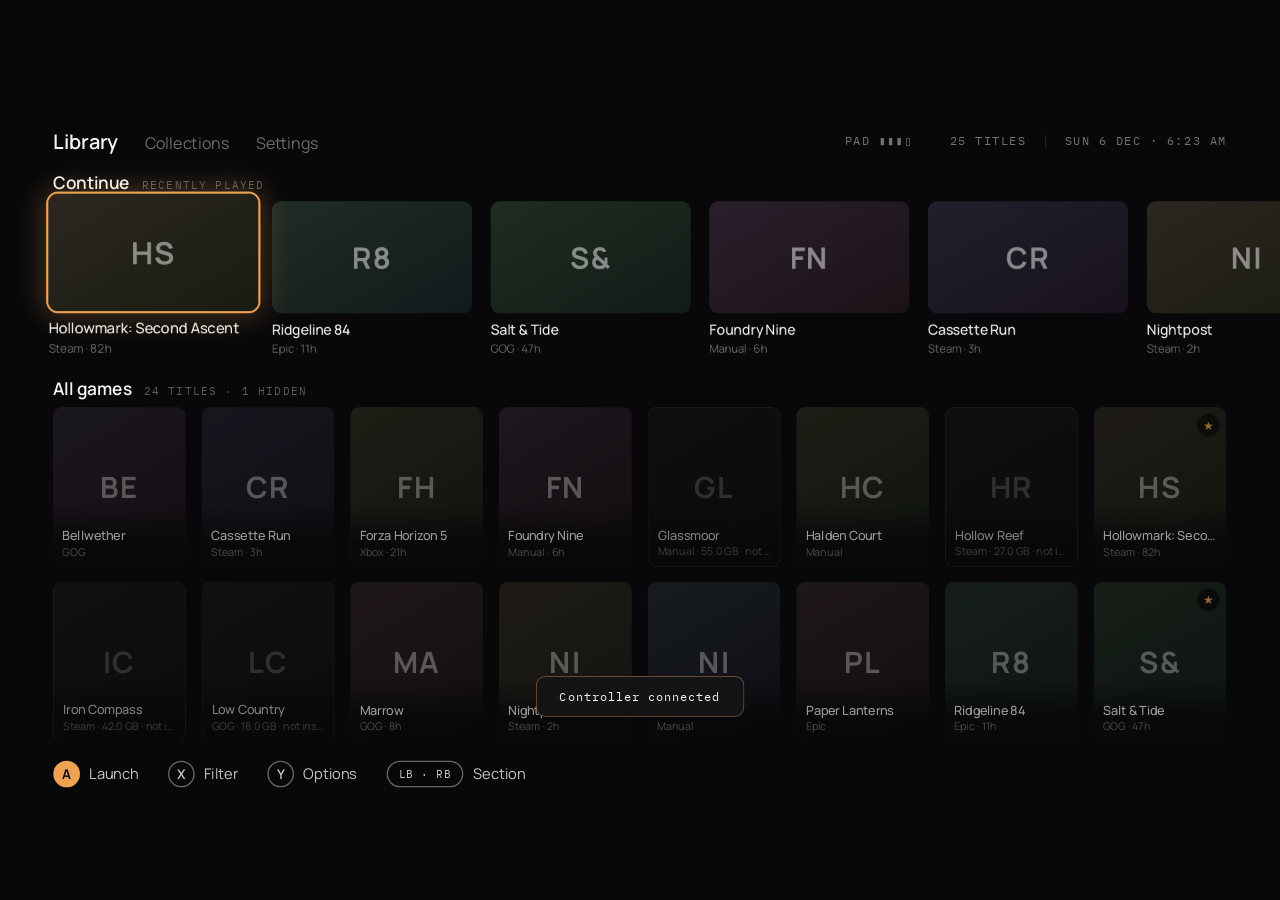
==== commit 4a0df6c2: "Offer to switch games instead of refusing, and name the wheel - Picking a game while another runs us" ====
--- a/CouchLauncher/ui/index.html
+++ b/CouchLauncher/ui/index.html
@@ -205,10 +205,10 @@
     </div>
   </div>
 
-  <!-- ============ RADIAL WINDOWS MENU ============ -->
+  <!-- ============ POWER WHEEL ============ -->
   <div class="overlay" id="overlay-radial">
     <div class="radial-wrap">
-      <div class="radial-title mono">WINDOWS MENU</div>
+      <div class="radial-title mono">POWER WHEEL</div>
       <div class="radial" id="radialRing"></div>
       <div class="radial-center">
         <div class="radial-sel" id="radialSelName">—</div>
--- a/CouchLauncher/ui/app.css
+++ b/CouchLauncher/ui/app.css
@@ -483,7 +483,7 @@
 .playing-hint { display: flex; align-items: center; gap: 12px; padding-top: 6px; }
 .playing-hint > span:not(.btn-badge) { font-size: 20px; color: rgba(246,245,243,0.7); margin-right: 14px; }
 .playing-hint .btn-badge { width: 34px; height: 34px; font-size: 17px; }
-/* ---- radial power menu ---- */
+/* ---- Power Wheel (the radial) ---- */
 .radial-wrap {
   position: relative; width: 880px; height: 880px;
   display: flex; align-items: center; justify-content: center;
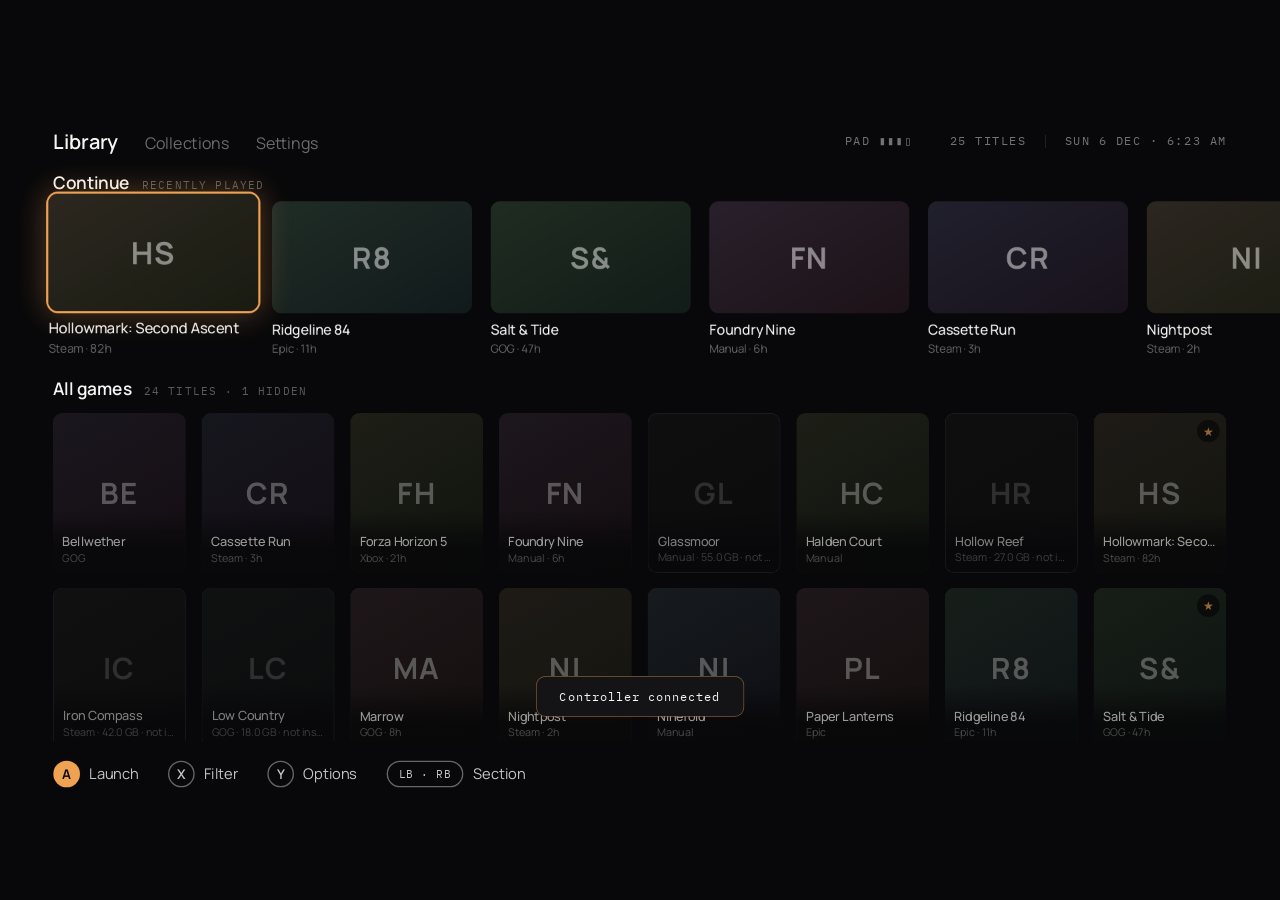
==== commit 834b20c0: "Drop Wake-on-LAN from the setup guide - Remove the four Wake-on-LAN steps: BIOS/UEFI setup, the adap" ====
--- a/CouchLauncher/ui/index.html
+++ b/CouchLauncher/ui/index.html
@@ -247,16 +247,16 @@
     <div class="quick-card">
       <div class="quick-title mono" id="inputTitle">NAME</div>
       <input id="inputField" class="text-input" type="text" autocomplete="off" spellcheck="false">
-      <div class="wol-foot mono input-hint">ENTER CONFIRM · ESC CANCEL</div>
-    </div>
-  </div>
-
-  <!-- ============ LOCK SCREEN / WAKE GUIDE ============ -->
-  <div class="overlay" id="overlay-wol">
-    <div class="wol-card">
+      <div class="guide-foot mono input-hint">ENTER CONFIRM · ESC CANCEL</div>
+    </div>
+  </div>
+
+  <!-- ============ COUCH SETUP GUIDE ============ -->
+  <div class="overlay" id="overlay-guide">
+    <div class="guide-card">
       <div class="quick-title mono">COUCH SETUP GUIDE</div>
-      <div class="wol-body" id="wolBody"></div>
-      <div class="wol-foot"><div class="btn-badge">B</div><span>Close</span></div>
+      <div class="guide-body" id="guideBody"></div>
+      <div class="guide-foot"><div class="btn-badge">B</div><span>Close</span></div>
     </div>
   </div>
 
--- a/CouchLauncher/ui/app.css
+++ b/CouchLauncher/ui/app.css
@@ -108,10 +108,22 @@
 
 /* All-games grid */
 .grid-scroll {
+  /* relative so revealIn() can measure rows against it with offsetTop */
+  position: relative;
   flex: 1; min-height: 0; overflow-y: auto; overflow-x: hidden;
   display: flex; flex-direction: column; gap: 22px;
-  padding: 18px 12px 28px; margin: -18px -12px 0;
+  /* The padding is room for the focused row's scale and glow; the negative margin pulls the box
+     back so it does not shift the layout. It used to be -18px, which ate the whole 16px section
+     gap and clipped scrolled rows on a line running through the header text. */
+  padding: 18px 12px 28px; margin: -8px -12px 0;
   scrollbar-width: none;
+}
+/* Scrolled content is clipped at the scroller's edge, which leaves the half-visible row above
+   ending in a hard line just under the section header. Fade it out instead — and only while
+   there is something above, so the first row's glow keeps the full padding at rest. */
+.grid-scroll.scrolled {
+  -webkit-mask-image: linear-gradient(180deg, transparent 0, #000 26px);
+  mask-image: linear-gradient(180deg, transparent 0, #000 26px);
 }
 .grid-scroll::-webkit-scrollbar { display: none; }
 .grid-row { display: flex; gap: 24px; flex: 0 0 auto; }
@@ -225,6 +237,7 @@
 
 /* ---- settings ---- */
 .settings-scroll {
+  position: relative;   /* see .grid-scroll */
   flex: 1; min-height: 0; overflow-y: auto;
   display: flex; flex-direction: column; gap: 18px;
   padding: 30px 80px 30px; scrollbar-width: none;
@@ -287,23 +300,24 @@
 .quick-item.danger { color: #E97A6C; }
 #quickList, #manageList { display: flex; flex-direction: column; gap: 10px; }
 
-.wol-card {
-  width: 1080px; max-height: 880px; background: #101012;
+.guide-card {
+  /* Tall enough that the four steps fit without scrolling. It still scrolls if the text grows. */
+  width: 1080px; max-height: 940px; background: #101012;
   border: 1px solid rgba(255,255,255,0.09); border-radius: 20px;
   padding: 48px 48px 32px; display: flex; flex-direction: column; gap: 28px;
 }
-.wol-body { overflow-y: auto; display: flex; flex-direction: column; gap: 26px; scrollbar-width: none; }
-.wol-body::-webkit-scrollbar { display: none; }
-.wol-step { display: flex; gap: 24px; }
-.wol-num {
+.guide-body { overflow-y: auto; display: flex; flex-direction: column; gap: 26px; scrollbar-width: none; }
+.guide-body::-webkit-scrollbar { display: none; }
+.guide-step { display: flex; gap: 24px; }
+.guide-num {
   font-family: "IBM Plex Mono", monospace; font-size: 17px; color: #F0A253;
   flex: 0 0 44px; padding-top: 4px;
 }
-.wol-step-body { display: flex; flex-direction: column; gap: 8px; }
-.wol-step-title { font-size: 24px; font-weight: 600; }
-.wol-step-text { font-size: 20px; line-height: 1.55; color: rgba(246,245,243,0.62); }
-.wol-step-text b { color: rgba(246,245,243,0.9); font-weight: 600; }
-.wol-foot { display: flex; align-items: center; gap: 14px; font-size: 20px; color: rgba(246,245,243,0.7); }
+.guide-step-body { display: flex; flex-direction: column; gap: 8px; }
+.guide-step-title { font-size: 24px; font-weight: 600; }
+.guide-step-text { font-size: 20px; line-height: 1.55; color: rgba(246,245,243,0.62); }
+.guide-step-text b { color: rgba(246,245,243,0.9); font-weight: 600; }
+.guide-foot { display: flex; align-items: center; gap: 14px; font-size: 20px; color: rgba(246,245,243,0.7); }
 
 /* ---- toast ---- */
 #toast {
@@ -323,6 +337,7 @@
   padding: 30px 80px 0; overflow: hidden;
 }
 .coll-list {
+  position: relative;   /* see .grid-scroll */
   flex: 1; min-height: 0; overflow-y: auto;
   display: flex; flex-direction: column; gap: 18px;
   padding: 12px 12px 30px; margin: -12px -12px 0;
@@ -408,6 +423,7 @@
 }
 .ov-cat:first-child { padding-top: 4px; }
 .ov-scroll {
+  position: relative;   /* see .grid-scroll */
   display: flex; flex-direction: column; gap: 6px;
   max-height: 620px; overflow-y: auto;
   padding: 10px 10px; margin: -10px -10px;
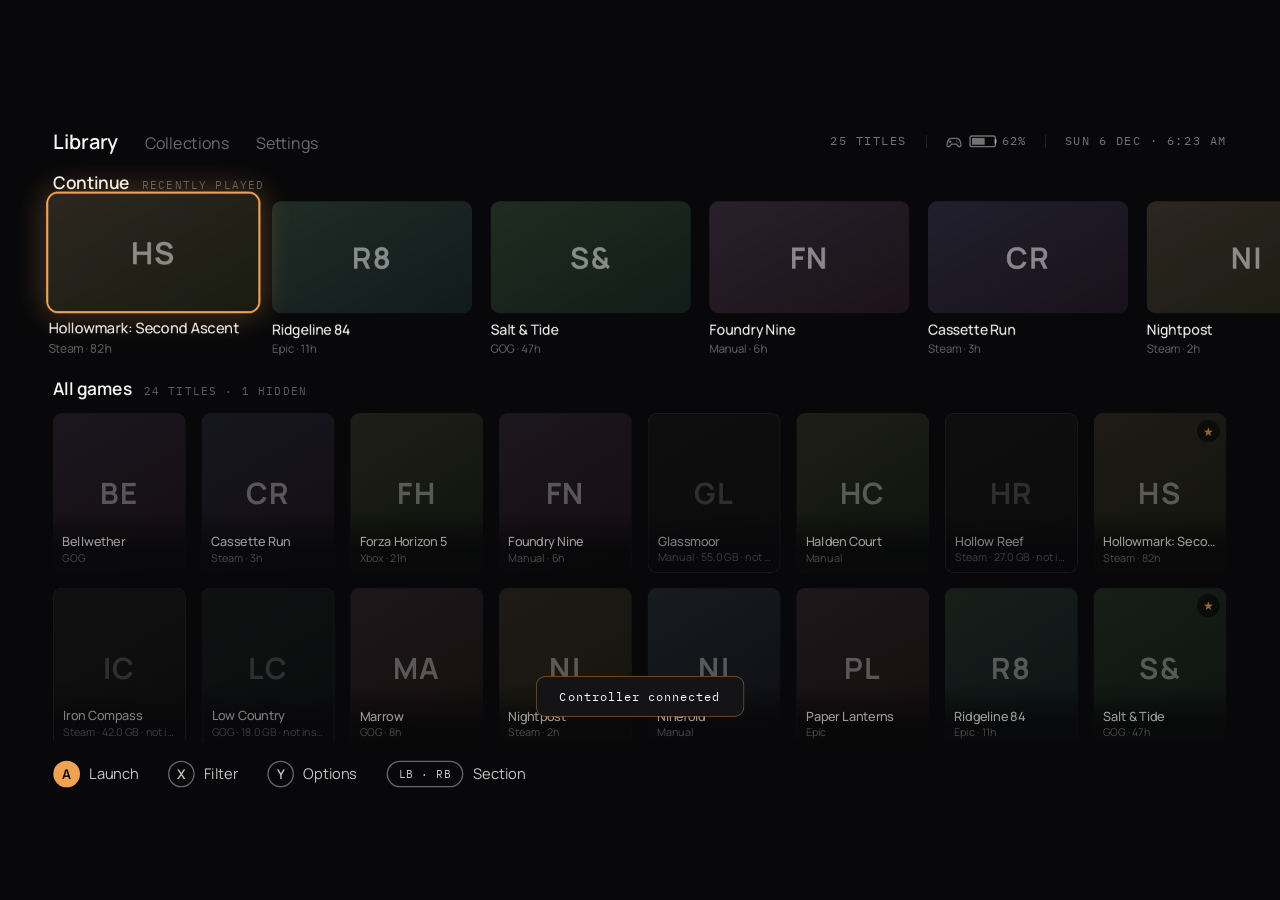
==== commit 2e051eb5: "Put the title count first and separate it from the battery - Top bar reads: 24 TITLES | controller b" ====
--- a/CouchLauncher/ui/index.html
+++ b/CouchLauncher/ui/index.html
@@ -27,9 +27,10 @@
     <header class="topbar">
       <div class="topbar-left" data-tabbar="library"></div>
       <div class="topbar-right mono">
-        <span id="padBattery" class="pad-status"></span>
         <span id="scanStatus"></span>
         <span id="titleCount">0 TITLES</span>
+        <span class="vsep"></span>
+        <span id="padBattery" class="pad-status"></span>
         <span class="vsep"></span>
         <span class="clock">—</span>
       </div>
--- a/CouchLauncher/ui/app.css
+++ b/CouchLauncher/ui/app.css
@@ -56,7 +56,40 @@
   font-size: 18px; letter-spacing: 0.1em; color: rgba(246,245,243,0.45);
 }
 .vsep { width: 1px; height: 20px; background: rgba(255,255,255,0.15); }
-.pad-status.on { color: #F0A253; }
+/* An empty flex item still gets a gap on each side, so the idle scan slot was opening a 56px
+   hole between the battery and the title count while every other pair sat at 28px -- which is
+   what made the controller readout look detached from the rest of the bar. */
+#scanStatus:empty, .pad-status:empty { display: none; }
+/* ---- controller + battery readout in the top bar ----
+   It sits among the title count and the clock, so it has to carry the same visual weight as
+   they do. Those are rgba(246,245,243,0.45); the alphas below are the ones that land the red
+   and the accent at the same perceived brightness on this background, rather than the same
+   number -- a saturated colour at 0.45 reads far dimmer than white at 0.45, and at full
+   strength the low-battery red was shouting over everything else in the bar. */
+.pad-status { display: flex; align-items: center; gap: 10px; }   /* colour inherited from .topbar-right */
+/* inherit, so the pad, the bar and the number all shift together rather than the icon
+   staying grey next to a coloured bar */
+.pad-status .ov-icon { width: 26px; height: 26px; flex: 0 0 auto; color: inherit; }
+.pad-status.off { color: rgba(246,245,243,0.32); }       /* nothing connected: quieter still */
+.pad-status.low { color: rgba(233,122,108,0.78); }
+.pad-status.charging { color: rgba(240,162,83,0.65); }
+.batt {
+  position: relative; width: 40px; height: 18px; border-radius: 4px;
+  border: 2px solid currentColor; padding: 2px;
+}
+/* the nub on the positive end, so the shape reads as a battery and not a progress bar */
+.batt::after {
+  content: ""; position: absolute; left: 100%; top: 50%; transform: translateY(-50%);
+  width: 3px; height: 7px; border-radius: 0 2px 2px 0; background: currentColor;
+}
+.batt-fill {
+  display: block; height: 100%; border-radius: 1px; background: currentColor;
+  transition: width 300ms linear;
+}
+/* No min-width: reserving room for "100%" left trailing space after a short number, widening
+   the gap to the next item. The readout is the leftmost thing in a right-anchored row, so a
+   changing width only nudges its own left edge -- nothing else moves. */
+.batt-pct { font-size: 18px; letter-spacing: 0.06em; }
 #scanStatus { color: #F0A253; }
 
 /* ---- library body ---- */
